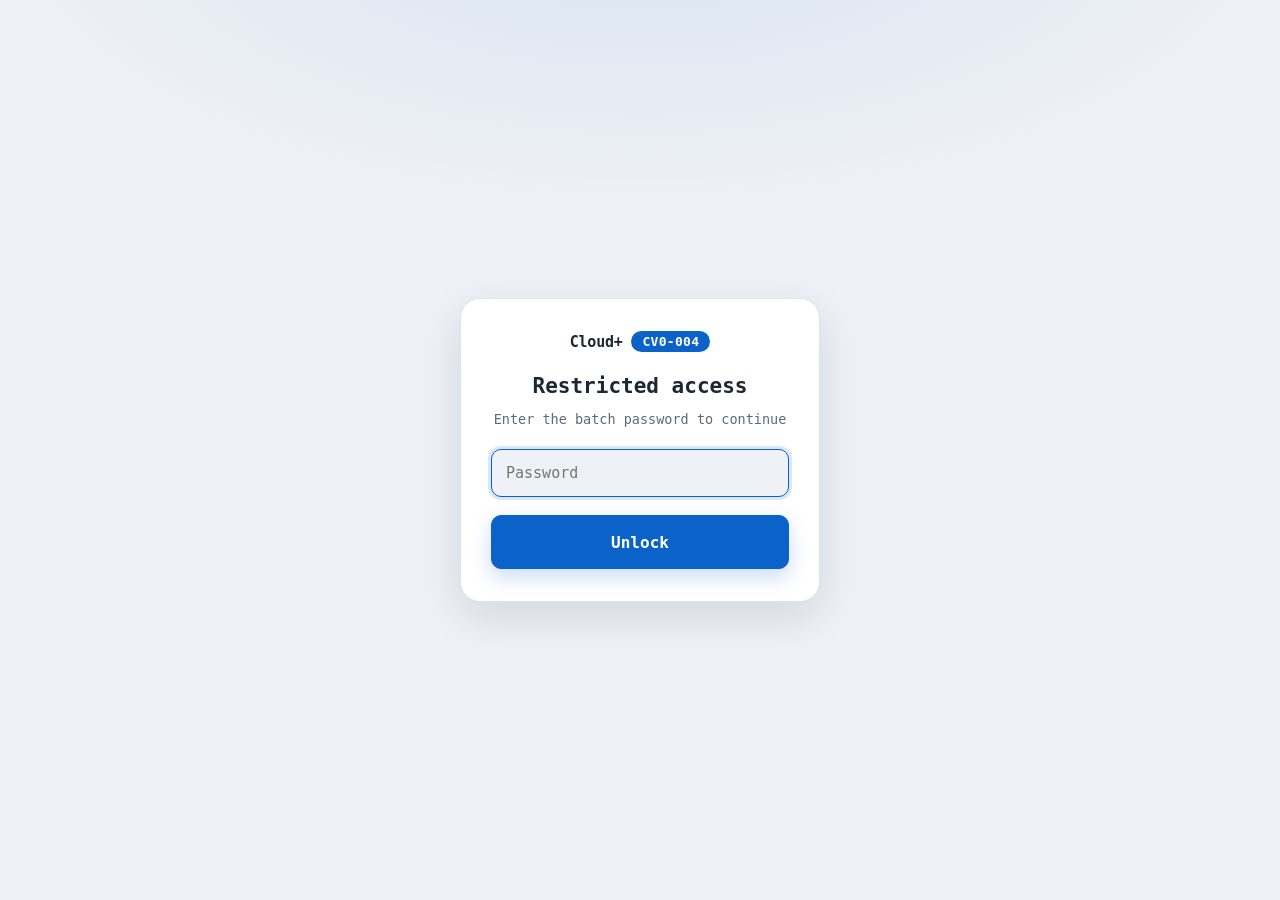
==== index.html @ 79901bec "Replace Random 50/100 with weighted 90-question Practice Exam mode (domain mix mirrors official CV0-" ====
<!DOCTYPE html>
<html lang="en">
<head>
<meta charset="UTF-8" />
<meta name="viewport" content="width=device-width, initial-scale=1.0" />
<meta http-equiv="Content-Security-Policy" content="default-src 'self'; script-src 'self'; style-src 'self' 'unsafe-inline' https://fonts.googleapis.com; font-src 'self' https://fonts.gstatic.com; img-src 'self' data:; connect-src 'self'; frame-ancestors 'none'; base-uri 'self'; form-action 'none'" />
<title>CompTIA Cloud+ CV0-004 — Mock Exam</title>
<link rel="preconnect" href="https://fonts.googleapis.com" />
<link rel="preconnect" href="https://fonts.gstatic.com" crossorigin />
<link href="https://fonts.googleapis.com/css2?family=JetBrains+Mono:wght@400;500;700;800&display=swap" rel="stylesheet" />
<link rel="stylesheet" href="styles.css" />
</head>
<body>
<!-- ===== ACCESS GATE ===== -->
<div id="gate" class="gate">
  <div class="gate-card">
    <div class="gate-brand">Cloud+ <span class="badge">CV0-004</span></div>
    <h2 class="gate-title">Restricted access</h2>
    <p class="gate-sub">Enter the batch password to continue</p>
    <input id="gatePass" class="gate-input" type="password" placeholder="Password" autocomplete="off" />
    <button id="gateBtn" class="btn btn-primary btn-block">Unlock</button>
    <p id="gateErr" class="gate-err" hidden>Incorrect password. Try again.</p>
  </div>
</div>

<!-- ===== START SCREEN ===== -->
<div id="startScreen" class="screen active">
  <div class="start-card">
    <div class="start-top">
      <button id="themeToggle" class="theme-btn" type="button" aria-label="Toggle dark/light theme">🌙 Dark</button>
    </div>
    <div class="start-hero">
      <h1>CompTIA Cloud+ <span class="badge">CV0-004</span></h1>
      <p class="subtitle">Pearson VUE–style Mock Exam Simulator</p>
    </div>
    <div class="start-stats">
      <div><span>90</span><label>Questions (max)</label></div>
      <div><span>90<span class="unit">min</span></span><label>Time limit</label></div>
      <div><span>750</span><label>Pass score / 900</label></div>
      <div><span>6</span><label>Domains</label></div>
    </div>
    <div class="start-options">
      <div class="opt-group">
        <span class="group-title">Mode</span>
        <div class="select-wrap">
          <select id="optMode">
            <option value="full">Full exam (all 310)</option>
            <option value="rand90">Practice exam (90, weighted by domain)</option>
            <option value="domain">By domain</option>
            <option value="study">Study mode (no timer)</option>
          </select>
        </div>
      </div>
      <div id="domainPicker" class="domain-picker" hidden>
        <label class="selectlbl">Domain:</label>
        <div id="domainChips" class="domain-chips"></div>
        <input type="hidden" id="optDomain" value="1" />
      </div>
    </div>
    <button id="btnBegin" class="btn btn-primary btn-block">Begin Exam <span aria-hidden="true">→</span></button>
    <div class="kbd-tutorial">
      <div class="kbd-title">⌨️ Keyboard shortcuts</div>
      <div class="kbd-grid">
        <span class="kbd-row"><kbd>A</kbd>–<kbd>F</kbd> <span class="kbd-desc">Select option</span></span>
        <span class="kbd-row"><kbd>1</kbd>–<kbd>9</kbd> <span class="kbd-desc">Select by number</span></span>
        <span class="kbd-row"><kbd>↑</kbd><kbd>↓</kbd> <span class="kbd-desc">Move between options</span></span>
        <span class="kbd-row"><kbd>←</kbd><kbd>→</kbd> <span class="kbd-desc">Prev / Next question</span></span>
        <span class="kbd-row"><kbd>Enter</kbd> <span class="kbd-desc">Choose focused option</span></span>
        <span class="kbd-row"><kbd>F</kbd> <span class="kbd-desc">Flag for review</span></span>
      </div>
    </div>
    <p class="foot">Free study tool · not affiliated with CompTIA<br>
      MCQ practice only — no performance-based (PBQ) questions are included.</p>
  </div>
</div>

<!-- ===== EXAM SCREEN ===== -->
<div id="examScreen" class="screen">
  <header class="topbar">
    <div class="top-left">
      <span class="brand">Cloud+ CV0-004</span>
      <span id="qCounter" class="qcounter">Question 1 of 310</span>
    </div>
    <div class="top-right">
      <button id="themeToggle2" class="theme-btn" type="button" aria-label="Toggle dark/light theme">🌙</button>
      <span id="timer" class="timer">90:00</span>
      <button id="btnEnd" class="btn-end">End Exam</button>
    </div>
  </header>

  <div class="body">
    <main class="qpanel">
      <div id="flagRow" class="flagrow">
        <button id="btnFlag" class="btn-flag">☆ Flag for review</button>
        <span id="multiHint" class="multihint" hidden>Select all that apply</span>
      </div>
      <div id="stem" class="stem"></div>
      <div id="options" class="options" role="listbox" aria-label="Answer options"></div>

      <div class="nav-btns">
        <button id="btnPrev" class="btn-nav">‹ Previous</button>
        <button id="btnNext" class="btn-nav">Next ›</button>
      </div>
    </main>

    <aside class="navpanel">
      <div class="navpanel-head">Question Navigator</div>
      <div id="navGrid" class="navgrid"></div>
      <div class="legend">
        <span><i class="dot answered"></i> Answered</span>
        <span><i class="dot current"></i> Current</span>
        <span><i class="dot flagged"></i> Flagged</span>
        <span><i class="dot blank"></i> Not answered</span>
      </div>
    </aside>
  </div>
</div>

<!-- ===== REVIEW / CONFIRM SCREEN ===== -->
<div id="reviewScreen" class="screen">
  <div class="review-card">
    <h2>End Exam — Review</h2>
    <p id="reviewSummary" class="review-summary"></p>
    <div id="reviewGrid" class="navgrid big"></div>
    <div class="review-actions">
      <button id="btnBack" class="btn btn-ghost">‹ Back to exam</button>
      <button id="btnSubmit" class="btn btn-primary">Submit &amp; View Score</button>
    </div>
  </div>
</div>

<!-- ===== RESULT SCREEN ===== -->
<div id="resultScreen" class="screen">
  <div class="result-card">
    <div class="score-ring">
      <div class="score-num"><span id="pct">0</span><small>%</small></div>
      <div class="score-sub" id="scoreSub">Score</div>
    </div>
    <h2 id="passMsg"></h2>
    <div class="result-stats">
      <div><span id="rCorrect">0</span><label>Correct</label></div>
      <div><span id="rTotal">0</span><label>Total</label></div>
      <div><span id="rTime">0:00</span><label>Time used</label></div>
    </div>
    <div id="rBreakdown" class="breakdown"></div>
    <div class="result-actions">
      <button id="btnReviewWrong" class="btn btn-ghost">Review incorrect</button>
      <button id="btnReviewAll" class="btn btn-ghost">Review all</button>
      <button id="btnRestart" class="btn btn-primary">New Exam</button>
    </div>
  </div>
</div>

<!-- ===== REVIEW INCORRECT SCREEN ===== -->
<div id="reviewWrongScreen" class="screen">
  <div class="rw-wrap">
    <header class="rw-head">
      <h2>Review Incorrect <span id="rwCount" class="rw-count"></span></h2>
      <div class="rw-actions">
        <button id="btnRwBack" class="btn btn-ghost">‹ Back to score</button>
        <button id="btnRwNew" class="btn btn-primary">New Exam</button>
      </div>
    </header>
    <div class="rw-toolbar">
      <div id="rwDomainFilter" class="rw-filter-chips"></div>
      <div class="rw-toolbar-right">
        <button id="btnRwExpandAll" class="btn-mini">Expand all</button>
        <button id="btnRwCollapseAll" class="btn-mini">Collapse all</button>
      </div>
    </div>
    <div id="rwJumpNav" class="rw-jumpnav"></div>
    <div id="rwList" class="rw-list"></div>
  </div>
</div>

<!-- ===== KO-FI FOOTER ===== -->
<a id="kofiFoot" class="kofi-foot" href="https://ko-fi.com/irfanzulkifle" target="_blank" rel="noopener">
  <span class="kofi-coffee">☕</span>
  <span class="kofi-text">Enjoying this free mock exam? <b>Buy me a coffee</b> to support more study tools</span>
</a>

<script src="data.js"></script>
<script src="app.js"></script>
</body>
</html>
---- styles.css ----
:root{
  /* palette — kept from original (brand blue + semantic green/amber/red) */
  --bg:#eef1f5; --panel:#fff; --ink:#1d2733; --muted:#5b6b7b;
  --line:#dce3ec; --brand:#0b62c9; --brand-d:#084a99;
  --green:#1f9d55; --green-l:#e8f6ee; --amber:#d98a00; --amber-l:#fbf1d8;
  --red:#d23b3b; --red-l:#fbeaea; --blue-l:#eaf1fb; --grey-l:#f1f4f8;
  /* shape + elevation tokens */
  --radius-sm:10px; --radius:12px; --radius-lg:14px; --radius-pill:999px;
  --shadow-sm:0 1px 2px rgba(20,40,70,.05);
  --shadow:0 1px 3px rgba(20,40,70,.04), 0 12px 28px rgba(20,40,70,.07);
  --ease:cubic-bezier(.4,0,.2,1);
}
[data-theme="dark"]{
  --bg:#0e131a; --panel:#19222e; --ink:#e8eef5; --muted:#9aabbf;
  --line:#283442; --brand:#4d9bff; --brand-d:#2f7fe6;
  --green:#2ec27e; --green-l:#13302a; --amber:#f0b429; --amber-l:#352b12;
  --red:#ef6b6b; --red-l:#3a1f1f; --blue-l:#13273d; --grey-l:#19222e;
  --shadow-sm:0 1px 2px rgba(0,0,0,.35);
  --shadow:0 1px 3px rgba(0,0,0,.3), 0 14px 30px rgba(0,0,0,.35);
}

*{box-sizing:border-box;margin:0;padding:0}
input,select,textarea,button{font-family:inherit}
html{scroll-behavior:smooth}
html,body{height:100%}
body{
  font-family:"JetBrains Mono","Roboto Mono",ui-monospace,SFMono-Regular,Menlo,Consolas,monospace;
  font-size:15px;
  background:var(--bg); color:var(--ink); line-height:1.5;
  -webkit-font-smoothing:antialiased; text-rendering:optimizeLegibility;
  transition:background .25s var(--ease), color .25s var(--ease);
}
::selection{background:var(--blue-l);color:var(--brand)}
.screen{display:none;min-height:100vh}
.screen.active{display:block}

/* ---------- unified button system ---------- */
.btn{display:inline-flex;align-items:center;justify-content:center;gap:8px;
  font:inherit;font-size:14px;font-weight:700;line-height:1.1;cursor:pointer;
  padding:12px 22px;border-radius:var(--radius-sm);border:1.5px solid transparent;
  transition:background .18s var(--ease),border-color .18s var(--ease),color .18s var(--ease),box-shadow .18s var(--ease),transform .05s var(--ease);
  white-space:nowrap;user-select:none;text-align:center}
.btn:active{transform:translateY(1px)}
.btn:focus-visible{outline:3px solid var(--brand);outline-offset:2px}
.btn-primary{background:var(--brand);color:#fff;border-color:var(--brand)}
.btn-primary:hover{background:var(--brand-d);border-color:var(--brand-d)}
.btn-ghost{background:transparent;color:var(--brand);border-color:var(--brand)}
.btn-ghost:hover{background:var(--blue-l)}
.btn-mini{display:inline-flex;align-items:center;justify-content:center;gap:6px;
  font:inherit;font-size:13px;font-weight:700;cursor:pointer;padding:9px 14px;
  border-radius:8px;border:1.5px solid var(--line);background:var(--panel);color:var(--muted);
  transition:all .18s var(--ease);white-space:nowrap}
.btn-mini:hover{border-color:var(--brand);color:var(--brand)}
.btn-ghost:focus-visible,.btn-mini:focus-visible,.btn-end:focus-visible,
.btn-flag:focus-visible,.theme-btn:focus-visible{outline:3px solid var(--brand);outline-offset:2px}

/* ---------- START SCREEN ---------- */
.screen.active#startScreen{display:flex;align-items:flex-start;justify-content:center;min-height:100vh}
#startScreen{background:
  radial-gradient(1100px 520px at 50% -12%, rgba(11,98,201,.10), transparent 62%),
  var(--bg);
  transition:background .2s}
.start-card{width:100%;max-width:540px;margin:6vh auto 0;background:var(--panel);border:1px solid var(--line);
  border-radius:20px;padding:34px 38px 30px;box-shadow:0 14px 44px rgba(20,40,70,.12);text-align:center;
  position:relative;transition:background .2s,border-color .2s}
.start-top{display:flex;justify-content:flex-end;margin:-6px -10px 2px}
.start-hero{display:flex;flex-direction:column;align-items:center;margin-bottom:20px}
.start-card h1{font-size:26px;font-weight:800;letter-spacing:-.4px;line-height:1.15}
.badge{background:var(--brand);color:#fff;font-size:13px;padding:3px 11px;border-radius:20px;
  vertical-align:middle;font-weight:700;letter-spacing:.3px}
.subtitle{color:var(--muted);margin:8px 0 0;font-size:14.5px}

.start-stats{display:grid;grid-template-columns:repeat(4,1fr);gap:10px;margin:0 0 24px}
.start-stats div{background:var(--grey-l);border:1px solid var(--line);border-radius:12px;
  padding:14px 6px;transition:background .2s,border-color .2s}
.start-stats span{display:block;font-size:22px;font-weight:800;color:var(--brand);line-height:1}
.start-stats span .unit{font-size:12px;font-weight:700;color:var(--muted);margin-left:2px}
.start-stats label{display:block;margin-top:6px;font-size:10px;color:var(--muted);
  text-transform:uppercase;letter-spacing:.5px;line-height:1.2}

.start-options{display:flex;flex-direction:column;gap:18px;text-align:left;margin-bottom:24px}
.opt-group{display:flex;flex-direction:column;gap:10px}
.group-title{font-size:12px;font-weight:800;text-transform:uppercase;letter-spacing:.8px;color:var(--muted)}
.chk{display:flex;align-items:center;gap:11px;font-size:14.5px;color:var(--ink);cursor:pointer;
  background:var(--grey-l);border:1px solid var(--line);border-radius:12px;padding:0 14px;min-height:48px;
  transition:border-color .15s,background .15s}
.chk:hover{border-color:var(--brand)}
.chk input{width:18px;height:18px;accent-color:var(--brand);flex:0 0 auto;cursor:pointer}
.chk span{line-height:1.3}

.select-wrap{position:relative}
.select-wrap::after{content:"";position:absolute;right:16px;top:50%;width:9px;height:9px;
  border-right:2px solid var(--muted);border-bottom:2px solid var(--muted);
  transform:translateY(-70%) rotate(45deg);pointer-events:none}
#optMode{width:100%;min-height:48px;padding:0 42px 0 14px;border:1px solid var(--line);border-radius:12px;
  font:inherit;font-size:14.5px;background:var(--panel);color:var(--ink);cursor:pointer;
  appearance:none;-webkit-appearance:none;transition:border-color .15s,background .15s}
#optMode:hover{border-color:var(--brand)}
#optMode:focus-visible{outline:3px solid var(--brand);outline-offset:2px}
.selectlbl{display:block;font-size:12px;font-weight:800;text-transform:uppercase;letter-spacing:.8px;
  color:var(--muted);margin-bottom:8px}
.start-options .domain-picker{margin-top:0}

.btn-block{display:flex;width:100%;min-height:54px;font-size:16px;margin-top:4px;
  box-shadow:0 8px 20px rgba(11,98,201,.22)}
.btn-block:hover{box-shadow:0 10px 26px rgba(11,98,201,.30)}
.btn-block span{transition:transform .15s}
.btn-block:hover span{transform:translateX(3px)}

/* keyboard tutorial */
.kbd-tutorial{margin-top:22px;background:var(--grey-l);border:1px solid var(--line);border-radius:14px;
  padding:16px 18px;text-align:left;transition:background .2s,border-color .2s}
.kbd-title{font-size:12px;font-weight:800;text-transform:uppercase;letter-spacing:.6px;color:var(--muted);margin-bottom:12px}
.kbd-grid{display:grid;grid-template-columns:1fr 1fr;gap:10px 20px}
.kbd-row{display:flex;align-items:center;gap:6px;font-size:12.5px;color:var(--muted);flex-wrap:wrap}
.kbd-row kbd{display:inline-flex;align-items:center;justify-content:center;min-width:22px;height:22px;padding:0 6px;
  font-family:inherit;font-size:12px;font-weight:700;background:var(--panel);border:1px solid var(--line);
  border-bottom-width:2px;border-radius:5px;color:var(--ink)}
.kbd-desc{color:var(--muted)}
.foot{font-size:11px;color:var(--muted);margin-top:18px;line-height:1.5}

/* domain picker chips */
.domain-picker{margin-top:14px}
.domain-chips{display:flex;flex-wrap:wrap;gap:8px;margin-top:8px}
.chip{font:inherit;font-size:13px;cursor:pointer;background:var(--panel);border:1.5px solid var(--line);
  color:var(--ink);padding:7px 11px;border-radius:var(--radius-sm);transition:all .18s var(--ease);display:flex;align-items:center;gap:6px}
.chip b{color:var(--brand)}
.chip .chipcount{font-size:11px;color:var(--muted);background:var(--grey-l);padding:1px 6px;border-radius:var(--radius-pill)}
.chip:hover{border-color:var(--brand)}
.chip.on{border-color:var(--brand);background:var(--blue-l);box-shadow:0 0 0 3px rgba(11,98,201,.10)}
.chip.on .chipcount{background:#dbe9fb;color:var(--brand)}
.chip:focus-visible{outline:3px solid var(--brand);outline-offset:2px}

/* ---------- TOP BAR ---------- */
.topbar{display:flex;justify-content:space-between;align-items:center;background:var(--panel);
  border-bottom:1px solid var(--line);padding:10px 18px;position:sticky;top:0;z-index:10;transition:background .25s var(--ease),border-color .25s var(--ease)}
.top-left{display:flex;align-items:baseline;gap:14px;min-width:0}
.brand{font-weight:800;color:var(--brand);font-size:16px;white-space:nowrap}
.qcounter{color:var(--muted);font-size:14px;font-weight:600;overflow:hidden;text-overflow:ellipsis;white-space:nowrap}
.top-right{display:flex;align-items:center;gap:10px}
.timer{font-variant-numeric:tabular-nums;font-weight:800;font-size:18px;padding:5px 13px;border-radius:var(--radius-sm);
  background:var(--grey-l);letter-spacing:.5px;transition:background .25s var(--ease)}
.timer.warn{background:var(--red-l);color:var(--red)}
.theme-btn{background:var(--panel);border:1px solid var(--line);border-radius:8px;padding:7px 12px;
  font-size:13px;font-weight:700;cursor:pointer;color:var(--ink);transition:all .18s var(--ease)}
.theme-btn:hover{border-color:var(--brand);color:var(--brand)}
.btn-end{background:var(--panel);border:1px solid var(--line);border-radius:8px;padding:8px 14px;font-weight:700;
  font-size:13px;cursor:pointer;color:var(--ink);transition:all .18s var(--ease)}
.btn-end:hover{border-color:var(--red);color:var(--red)}

/* ---------- BODY ---------- */
.body{display:flex;gap:20px;max-width:1100px;margin:0 auto;padding:24px 18px 60px;align-items:flex-start}
.qpanel{flex:1;min-width:0;background:var(--panel);border:1px solid var(--line);border-radius:var(--radius-lg);padding:30px 34px;min-height:60vh;box-shadow:var(--shadow-sm);transition:background .25s var(--ease),border-color .25s var(--ease)}
.flagrow{display:flex;justify-content:space-between;align-items:center;gap:12px;margin-bottom:20px;flex-wrap:wrap}
.btn-flag{background:var(--panel);border:1px solid var(--line);border-radius:var(--radius-pill);padding:7px 14px;font-size:13px;
  cursor:pointer;color:var(--muted);font-weight:600;transition:all .18s var(--ease)}
.btn-flag.on{background:var(--amber-l);border-color:var(--amber);color:var(--amber)}
.btn-flag:focus-visible{outline:3px solid var(--brand);outline-offset:2px}
.multihint{background:var(--blue-l);color:var(--brand);font-size:12px;font-weight:700;padding:5px 12px;border-radius:var(--radius-pill)}
.stem{font-size:16px;line-height:1.6;margin-bottom:24px;white-space:pre-wrap;word-wrap:break-word}
.options{display:flex;flex-direction:column;gap:12px}
.opt{display:flex;align-items:flex-start;gap:14px;border:1px solid var(--line);border-radius:var(--radius);
  padding:14px 16px;min-height:48px;cursor:pointer;transition:.15s var(--ease);background:var(--panel);outline:none}
.opt:hover{border-color:var(--brand);background:var(--blue-l)}
.opt.sel{border-color:var(--brand);background:var(--blue-l);box-shadow:inset 0 0 0 1px var(--brand)}
.opt:focus-visible{outline:3px solid var(--brand);outline-offset:2px}
.opt .obox{width:24px;height:24px;flex:0 0 24px;border:2px solid var(--line);border-radius:7px;display:flex;
  align-items:center;justify-content:center;font-weight:800;color:var(--brand);margin-top:1px;transition:all .15s var(--ease)}
.opt.sel .obox{background:var(--brand);border-color:var(--brand);color:#fff}
.opt.is-correct{border-color:var(--green);background:var(--green-l)}
.opt.is-correct .obox{background:var(--green);border-color:var(--green);color:#fff}
.opt.is-wrong{border-color:var(--red);background:var(--red-l)}
.opt.is-wrong .obox{background:var(--red);border-color:var(--red);color:#fff}
.opt .otext{font-size:14.5px}
.opt .letter{font-weight:800;margin-right:8px;color:var(--muted)}

.study-feedback{margin-top:16px;padding:12px 16px;border-radius:var(--radius);font-size:14px;font-weight:600;
  border:1.5px solid var(--line);display:none}
.study-feedback.ok{background:var(--green-l);border-color:var(--green);color:var(--green)}
.study-feedback.no{background:var(--red-l);border-color:var(--red);color:var(--red)}
.study-feedback b{font-weight:800}
.study-explain{font-size:13.5px;font-weight:500;color:var(--muted);margin-top:8px;padding-top:8px;border-top:1px dashed var(--line);line-height:1.55}
.study-explain b{color:var(--ink);font-weight:700}
/* nav controls: clear separation from the answer box / study feedback above */
.nav-btns{display:flex;justify-content:space-between;align-items:center;gap:12px;flex-wrap:wrap;margin-top:32px}
.btn-nav{background:var(--panel);border:1px solid var(--line);border-radius:var(--radius-sm);padding:12px 22px;font-weight:700;
  font-size:14px;cursor:pointer;color:var(--ink);transition:all .18s var(--ease)}
.btn-nav:hover:not(:disabled){border-color:var(--brand);color:var(--brand)}
.btn-nav:disabled{opacity:.4;cursor:not-allowed}
.btn-nav:focus-visible{outline:3px solid var(--brand);outline-offset:2px}

/* ---------- NAV PANEL ---------- */
.navpanel{width:230px;flex:0 0 230px;margin-left:20px;background:var(--panel);border:1px solid var(--line);
  border-radius:var(--radius-lg);padding:18px;position:sticky;top:78px;box-shadow:var(--shadow-sm);transition:background .25s var(--ease),border-color .25s var(--ease);min-width:0;overflow:hidden}
.navpanel-head{font-weight:800;font-size:14px;margin-bottom:14px;color:var(--ink)}
.navgrid{display:grid;grid-template-columns:repeat(5,1fr);gap:5px;min-width:0}
.navgrid.big{grid-template-columns:repeat(10,1fr);gap:6px;margin:18px 0}
.navcell{aspect-ratio:1;border:1px solid var(--line);border-radius:7px;display:flex;align-items:center;
  justify-content:center;font-size:11px;font-weight:700;cursor:pointer;background:var(--panel);color:var(--muted);transition:all .15s var(--ease);min-height:36px;min-width:0;overflow:hidden;padding:0 2px}
.navcell:focus-visible{outline:3px solid var(--brand);outline-offset:2px}
.navcell.answered{background:var(--green-l);border-color:var(--green);color:var(--green)}
.navcell.flagged{background:var(--amber-l);border-color:var(--amber);color:var(--amber)}
.navcell.current{border-color:var(--brand);box-shadow:inset 0 0 0 2px var(--brand)}
.navcell.answered.flagged{background:var(--amber-l);border-color:var(--amber);color:var(--amber)}
.navcell.wrong{background:var(--red-l);border-color:var(--red);color:var(--red)}
.legend{margin-top:16px;display:flex;flex-direction:column;gap:6px;font-size:11.5px;color:var(--muted)}
.legend span{display:flex;align-items:center;gap:7px}
.legend .dot{width:11px;height:11px;border-radius:3px;display:inline-block;border:1px solid var(--line)}
.dot.answered{background:var(--green-l);border-color:var(--green)}
.dot.current{box-shadow:inset 0 0 0 2px var(--brand);border-color:var(--brand)}
.dot.flagged{background:var(--amber-l);border-color:var(--amber)}
.dot.blank{background:var(--panel)}
.dot.wrong{background:var(--red-l);border-color:var(--red)}

/* ---------- REVIEW ---------- */
.review-card{max-width:760px;margin:7vh auto 0;background:var(--panel);border:1px solid var(--line);
  border-radius:var(--radius-lg);padding:32px 34px;box-shadow:var(--shadow);transition:background .25s var(--ease),border-color .25s var(--ease)}
.review-card h2{font-size:22px;margin-bottom:8px}
.review-summary{color:var(--muted);font-size:14px;margin-bottom:8px}
.review-actions{display:flex;justify-content:space-between;margin-top:18px;gap:12px}

/* ---------- RESULT ---------- */
.result-card{max-width:620px;margin:6vh auto 0;background:var(--panel);border:1px solid var(--line);
  border-radius:var(--radius-lg);padding:40px;text-align:center;box-shadow:var(--shadow);transition:background .25s var(--ease),border-color .25s var(--ease)}
.score-ring{width:clamp(132px,34vw,160px);aspect-ratio:1;border-radius:50%;margin:0 auto 18px;display:flex;flex-direction:column;
  align-items:center;justify-content:center;border:12px solid var(--green);background:var(--green-l);transition:border-color .25s var(--ease),background .25s var(--ease)}
.score-ring.fail{border-color:var(--red);background:var(--red-l)}
.score-num{font-size:clamp(36px,9vw,46px);font-weight:900;color:var(--green);line-height:1}
.score-ring.fail .score-num{color:var(--red)}
.score-num small{font-size:0.46em}
.score-sub{font-size:12px;color:var(--muted);text-transform:uppercase;letter-spacing:1px;margin-top:2px}
#passMsg{font-size:20px;font-weight:800;margin-bottom:22px}
.result-stats{display:flex;gap:12px;justify-content:center;margin-bottom:22px}
.result-stats div{flex:1;background:var(--grey-l);border-radius:var(--radius);padding:14px 6px;transition:background .25s var(--ease)}
.result-stats span{display:block;font-size:23px;font-weight:800;color:var(--ink)}
.result-stats label{font-size:11px;color:var(--muted);text-transform:uppercase;letter-spacing:.5px}
.breakdown{text-align:left;background:var(--grey-l);border-radius:var(--radius);padding:14px 18px;font-size:13.5px;color:var(--muted);margin-bottom:22px;transition:background .25s var(--ease)}
.breakdown b{color:var(--ink)}
.result-actions{display:flex;justify-content:space-between;gap:12px}

/* ---------- REVIEW INCORRECT ---------- */
.rw-wrap{max-width:820px;margin:5vh auto 60px;padding:0 18px}
.rw-head{display:flex;justify-content:space-between;align-items:center;margin-bottom:18px;flex-wrap:wrap;gap:12px}
.rw-head h2{font-size:22px;font-weight:800}
.rw-count{color:var(--muted);font-weight:600;font-size:15px;margin-left:6px}
.rw-actions{display:flex;gap:10px}
.rw-list{display:flex;flex-direction:column;gap:16px}
.rw-card{background:var(--panel);border:1px solid var(--line);border-radius:var(--radius-lg);padding:20px 22px;box-shadow:var(--shadow-sm);transition:background .25s var(--ease),border-color .25s var(--ease)}
.rw-qhead{display:flex;align-items:center;gap:10px;margin-bottom:10px;flex-wrap:wrap}
.rw-num{font-weight:800;color:var(--brand);font-size:15px}
.rw-dom{font-size:12px;font-weight:700;color:var(--muted);background:var(--grey-l);padding:2px 9px;border-radius:var(--radius-pill)}
.rw-tag{font-size:11px;font-weight:800;text-transform:uppercase;letter-spacing:.5px;padding:2px 9px;border-radius:var(--radius-pill);margin-left:auto}
.rw-tag.correct{background:var(--green-l);color:var(--green)}
.rw-tag.wrong{background:var(--red-l);color:var(--red)}
.rw-tag.blank{background:var(--amber-l);color:var(--amber)}
.rw-stem{font-size:15.5px;line-height:1.6;margin-bottom:14px;white-space:pre-wrap;word-wrap:break-word}
.rw-opts{display:flex;flex-direction:column;gap:8px;margin-bottom:12px}
.rw-opt{display:flex;align-items:flex-start;gap:10px;border:1px solid var(--line);border-radius:var(--radius-sm);padding:11px 13px;min-height:40px;font-size:14.5px;background:var(--panel);transition:background .25s var(--ease),border-color .25s var(--ease)}
.rw-opt .rw-mark{width:16px;font-weight:900;flex:0 0 16px;text-align:center}
.rw-opt .rw-letter{font-weight:800;color:var(--muted)}
.rw-opt.correct{border-color:var(--green);background:var(--green-l)}
.rw-opt.correct .rw-mark{color:var(--green)}
.rw-opt.correct .rw-letter{color:var(--green)}
.rw-opt.yours{border-color:var(--red);background:var(--red-l)}
.rw-opt.yours .rw-mark{color:var(--red)}
.rw-opt.yours .rw-letter{color:var(--red)}
.rw-answer{font-size:14px;background:var(--grey-l);border-radius:var(--radius-sm);padding:10px 14px;transition:background .25s var(--ease)}
.rw-answer .rw-yours{color:var(--red);font-weight:700}

.rw-toolbar{display:flex;justify-content:space-between;align-items:center;gap:12px;margin-bottom:14px;flex-wrap:wrap}
.rw-filter-chips{display:flex;flex-wrap:wrap;gap:6px}
.rw-fchip{font:inherit;font-size:12.5px;cursor:pointer;background:var(--panel);border:1.5px solid var(--line);
  color:var(--muted);padding:5px 11px;border-radius:var(--radius-pill);transition:all .18s var(--ease)}
.rw-fchip:hover{border-color:var(--brand)}
.rw-fchip.on{border-color:var(--brand);background:var(--blue-l);color:var(--brand);font-weight:700}
.rw-fchip:focus-visible{outline:3px solid var(--brand);outline-offset:2px}
.rw-toolbar-right{display:flex;gap:8px}

.rw-jumpnav{display:flex;flex-wrap:wrap;gap:5px;margin-bottom:20px;padding:12px;background:var(--grey-l);border-radius:var(--radius);transition:background .25s var(--ease)}
.rw-jbtn{width:30px;height:30px;border-radius:7px;border:1px solid var(--line);background:var(--panel);font-size:11px;
  font-weight:700;cursor:pointer;color:var(--red);display:flex;align-items:center;justify-content:center;transition:all .15s var(--ease)}
.rw-jbtn.blank{color:var(--amber)}
.rw-jbtn.ok{color:var(--green)}
.rw-jbtn:hover{box-shadow:0 0 0 2px rgba(11,98,201,.25)}
.rw-jbtn:focus-visible{outline:3px solid var(--brand);outline-offset:2px}

.rw-card{cursor:default}
.rw-qhead{cursor:pointer;user-select:none}
.rw-qhead .rw-chev{margin-left:auto;transition:transform .15s var(--ease);color:var(--muted);font-size:13px}
.rw-qhead .rw-tag{margin-left:0}
.rw-qhead .rw-chev{order:99}
.rw-card.collapsed .rw-body{display:none}
.rw-card.collapsed .rw-chev{transform:rotate(-90deg)}
.rw-explain{font-size:13.5px;color:var(--muted);margin-top:6px;padding-left:2px;line-height:1.55}
.rw-explain b{color:var(--ink)}

/* ---------- responsive / mobile ---------- */
@media(max-width:820px){
  .body{flex-direction:column;padding-bottom:104px}
  /* Question is the hero; navigator becomes a scrollable, big-tappable strip docked at the bottom */
  .navpanel{position:fixed;left:0;right:0;bottom:0;top:auto;width:auto;flex:none;margin:0;
    border-radius:14px 14px 0 0;border-bottom:none;padding:10px 12px 12px;z-index:40;
    box-shadow:0 -8px 24px rgba(20,40,70,.16)}
  .navpanel-head{font-size:12px;margin-bottom:8px;color:var(--muted)}
  .navgrid{grid-auto-flow:column;grid-template-columns:none;grid-auto-columns:minmax(46px,1fr);
    overflow-x:auto;padding-bottom:4px;-webkit-overflow-scrolling:touch;scrollbar-width:thin}
  .navcell{aspect-ratio:auto;min-height:46px;min-width:46px;padding:0 4px}
  .legend{flex-direction:row;flex-wrap:wrap;gap:10px;font-size:11px}
  .result-actions,.review-actions,.rw-actions{flex-direction:column-reverse}
  .result-actions .btn,.review-actions .btn,.rw-actions .btn{width:100%}
  /* full-width, tappable navigation controls */
  .nav-btns{flex-direction:column-reverse}
  .nav-btns .btn-nav{width:100%}
  .btn,.btn-nav{min-height:46px;font-size:15px}
  .qpanel{padding:24px 20px}
  .start-card{padding:30px 22px 26px}
  .review-card,.result-card{padding:26px 22px}
  .rw-card{padding:18px 16px}
}
@media(max-width:560px){
  .rw-jumpnav{gap:6px;padding:10px}
  .rw-jbtn{width:36px;height:36px}
}
@media(max-width:480px){
  .topbar{padding:10px 14px;gap:8px}
  .brand{font-size:14px}
  .top-right{gap:8px}
  .qcounter{font-size:12.5px}
  .timer{font-size:16px;padding:4px 10px}
  /* start screen: single-column shortcuts + tighter stats for small phones */
  .kbd-grid{grid-template-columns:1fr}
  .start-stats{grid-template-columns:repeat(2,1fr)}
  .start-stats label{font-size:9.5px}
  .start-card h1{font-size:25px}
}

/* ---------- ACCESS GATE ---------- */
.gate{position:fixed;inset:0;z-index:1000;display:flex;align-items:center;justify-content:center;
  background:var(--bg);padding:20px;
  background-image:radial-gradient(1100px 520px at 50% -12%, rgba(11,98,201,.10), transparent 62%)}
.gate.hidden{display:none}
.gate-card{width:100%;max-width:360px;background:var(--panel);border:1px solid var(--line);border-radius:20px;
  padding:32px 30px;box-shadow:0 14px 44px rgba(20,40,70,.12);text-align:center}
.gate-brand{font-size:15px;font-weight:800;letter-spacing:-.2px;margin-bottom:18px}
.gate-title{font-size:21px;font-weight:800;margin:0 0 6px}
.gate-sub{color:var(--muted);font-size:13.5px;margin:0 0 20px}
.gate-input{width:100%;padding:12px 14px;font:inherit;font-size:15px;border:1px solid var(--line);border-radius:10px;
  background:var(--bg);color:var(--ink);margin-bottom:14px;outline:none;transition:border-color .18s var(--ease)}
.gate-input:focus{border-color:var(--brand);box-shadow:0 0 0 3px rgba(11,98,201,.15)}
.gate-err{color:var(--red);font-size:12.5px;margin:12px 0 0;font-weight:600}
.gate-err[hidden]{display:none}
.kofi-foot{position:fixed;left:14px;bottom:14px;z-index:50;display:flex;align-items:center;gap:9px;
  max-width:min(360px,calc(100vw - 28px));padding:9px 14px;border-radius:var(--radius-pill);
  background:var(--panel);border:1px solid var(--line);box-shadow:var(--shadow-sm);
  text-decoration:none;color:var(--muted);font-size:12.5px;line-height:1.35;
  transition:border-color .18s var(--ease),box-shadow .18s var(--ease),transform .12s var(--ease)}
.kofi-foot:hover{border-color:var(--brand);box-shadow:0 0 0 3px rgba(11,98,201,.12);transform:translateY(-1px)}
.kofi-foot:focus-visible{outline:3px solid var(--brand);outline-offset:2px}
.kofi-coffee{font-size:18px;line-height:1;flex:0 0 auto}
.kofi-text b{color:var(--brand);font-weight:800}
/* hide during the live exam so it doesn't clash with the bottom-docked navigator */
#examScreen.active ~ .kofi-foot{display:none}
@media(max-width:560px){
  /* compact circular icon chip — predictable 44px tap target, never crowds buttons */
  .kofi-foot{left:12px;bottom:12px;width:44px;height:44px;padding:0;max-width:none;
    justify-content:center;border-radius:50%;gap:0}
  .kofi-text{display:none}
  .kofi-coffee{font-size:21px}
}
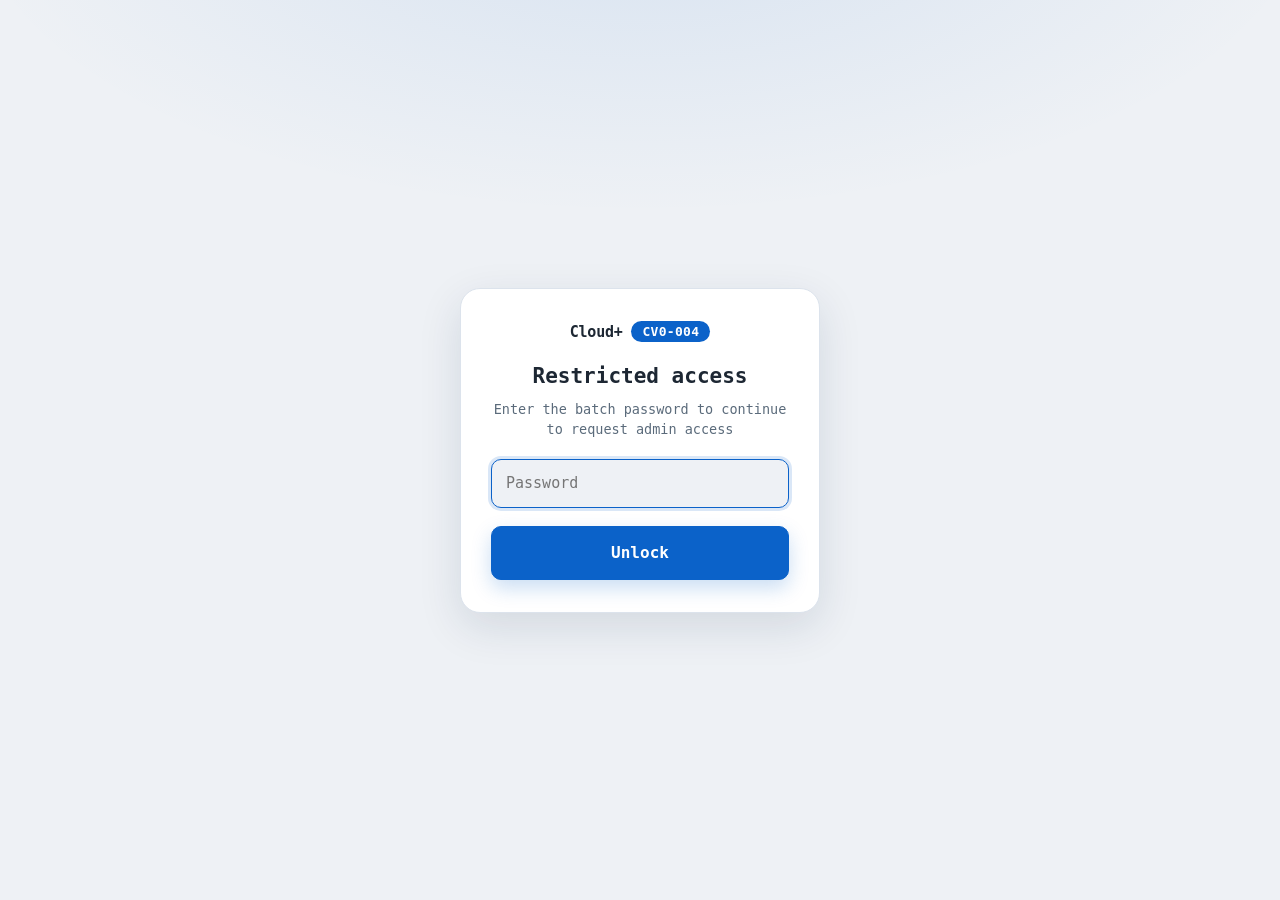
==== commit bbe7ccca: "Update lock-page text to request admin access" ====
--- a/index.html
+++ b/index.html
@@ -16,7 +16,7 @@
   <div class="gate-card">
     <div class="gate-brand">Cloud+ <span class="badge">CV0-004</span></div>
     <h2 class="gate-title">Restricted access</h2>
-    <p class="gate-sub">Enter the batch password to continue</p>
+    <p class="gate-sub">Enter the batch password to continue to request admin access</p>
     <input id="gatePass" class="gate-input" type="password" placeholder="Password" autocomplete="off" />
     <button id="gateBtn" class="btn btn-primary btn-block">Unlock</button>
     <p id="gateErr" class="gate-err" hidden>Incorrect password. Try again.</p>
@@ -44,7 +44,7 @@
         <span class="group-title">Mode</span>
         <div class="select-wrap">
           <select id="optMode">
-            <option value="full">Full exam (all 310)</option>
+            <option value="full">Full exam (all 311)</option>
             <option value="rand90">Practice exam (90, weighted by domain)</option>
             <option value="domain">By domain</option>
             <option value="study">Study mode (no timer)</option>
@@ -58,17 +58,6 @@
       </div>
     </div>
     <button id="btnBegin" class="btn btn-primary btn-block">Begin Exam <span aria-hidden="true">→</span></button>
-    <div class="kbd-tutorial">
-      <div class="kbd-title">⌨️ Keyboard shortcuts</div>
-      <div class="kbd-grid">
-        <span class="kbd-row"><kbd>A</kbd>–<kbd>F</kbd> <span class="kbd-desc">Select option</span></span>
-        <span class="kbd-row"><kbd>1</kbd>–<kbd>9</kbd> <span class="kbd-desc">Select by number</span></span>
-        <span class="kbd-row"><kbd>↑</kbd><kbd>↓</kbd> <span class="kbd-desc">Move between options</span></span>
-        <span class="kbd-row"><kbd>←</kbd><kbd>→</kbd> <span class="kbd-desc">Prev / Next question</span></span>
-        <span class="kbd-row"><kbd>Enter</kbd> <span class="kbd-desc">Choose focused option</span></span>
-        <span class="kbd-row"><kbd>F</kbd> <span class="kbd-desc">Flag for review</span></span>
-      </div>
-    </div>
     <p class="foot">Free study tool · not affiliated with CompTIA<br>
       MCQ practice only — no performance-based (PBQ) questions are included.</p>
   </div>
@@ -82,11 +71,27 @@
       <span id="qCounter" class="qcounter">Question 1 of 310</span>
     </div>
     <div class="top-right">
+      <button id="btnHelp" class="theme-btn" type="button" aria-label="Keyboard shortcuts" title="Keyboard shortcuts">?</button>
       <button id="themeToggle2" class="theme-btn" type="button" aria-label="Toggle dark/light theme">🌙</button>
       <span id="timer" class="timer">90:00</span>
       <button id="btnEnd" class="btn-end">End Exam</button>
     </div>
   </header>
+
+  <div id="kbdHelp" class="kbd-help" hidden>
+    <div class="kbd-help-inner">
+      <div class="kbd-title">⌨️ Keyboard shortcuts</div>
+      <div class="kbd-grid">
+        <span class="kbd-row"><kbd>A</kbd>–<kbd>F</kbd> <span class="kbd-desc">Select option</span></span>
+        <span class="kbd-row"><kbd>1</kbd>–<kbd>9</kbd> <span class="kbd-desc">Select by number</span></span>
+        <span class="kbd-row"><kbd>↑</kbd><kbd>↓</kbd> <span class="kbd-desc">Move between options</span></span>
+        <span class="kbd-row"><kbd>←</kbd><kbd>→</kbd> <span class="kbd-desc">Prev / Next question</span></span>
+        <span class="kbd-row"><kbd>Enter</kbd> <span class="kbd-desc">Choose focused option</span></span>
+        <span class="kbd-row"><kbd>F</kbd> <span class="kbd-desc">Flag for review</span></span>
+      </div>
+      <button id="btnHelpClose" class="btn btn-nav">Close</button>
+    </div>
+  </div>
 
   <div class="body">
     <main class="qpanel">
@@ -95,6 +100,7 @@
         <span id="multiHint" class="multihint" hidden>Select all that apply</span>
       </div>
       <div id="stem" class="stem"></div>
+      <img id="stemImg" class="stem-img" alt="" hidden />
       <div id="options" class="options" role="listbox" aria-label="Answer options"></div>
 
       <div class="nav-btns">
@@ -173,12 +179,6 @@
   </div>
 </div>
 
-<!-- ===== KO-FI FOOTER ===== -->
-<a id="kofiFoot" class="kofi-foot" href="https://ko-fi.com/irfanzulkifle" target="_blank" rel="noopener">
-  <span class="kofi-coffee">☕</span>
-  <span class="kofi-text">Enjoying this free mock exam? <b>Buy me a coffee</b> to support more study tools</span>
-</a>
-
 <script src="data.js"></script>
 <script src="app.js"></script>
 </body>
--- a/styles.css
+++ b/styles.css
@@ -108,10 +108,14 @@
 .btn-block:hover span{transform:translateX(3px)}
 
 /* keyboard tutorial */
-.kbd-tutorial{margin-top:22px;background:var(--grey-l);border:1px solid var(--line);border-radius:14px;
-  padding:16px 18px;text-align:left;transition:background .2s,border-color .2s}
+.kbd-help{position:fixed;inset:0;z-index:900;display:flex;align-items:center;justify-content:center;
+  background:rgba(15,23,42,.55);padding:20px}
+.kbd-help[hidden]{display:none}
+.kbd-help-inner{width:100%;max-width:420px;background:var(--panel);border:1px solid var(--line);
+  border-radius:16px;padding:22px 24px;box-shadow:0 18px 50px rgba(20,40,70,.3);text-align:left;
+  transition:background .2s,border-color .2s}
 .kbd-title{font-size:12px;font-weight:800;text-transform:uppercase;letter-spacing:.6px;color:var(--muted);margin-bottom:12px}
-.kbd-grid{display:grid;grid-template-columns:1fr 1fr;gap:10px 20px}
+.kbd-grid{display:grid;grid-template-columns:1fr 1fr;gap:10px 20px;margin-bottom:16px}
 .kbd-row{display:flex;align-items:center;gap:6px;font-size:12.5px;color:var(--muted);flex-wrap:wrap}
 .kbd-row kbd{display:inline-flex;align-items:center;justify-content:center;min-width:22px;height:22px;padding:0 6px;
   font-family:inherit;font-size:12px;font-weight:700;background:var(--panel);border:1px solid var(--line);
@@ -157,7 +161,9 @@
 .btn-flag.on{background:var(--amber-l);border-color:var(--amber);color:var(--amber)}
 .btn-flag:focus-visible{outline:3px solid var(--brand);outline-offset:2px}
 .multihint{background:var(--blue-l);color:var(--brand);font-size:12px;font-weight:700;padding:5px 12px;border-radius:var(--radius-pill)}
-.stem{font-size:16px;line-height:1.6;margin-bottom:24px;white-space:pre-wrap;word-wrap:break-word}
+.stem{font-size:15px;line-height:1.55;margin-bottom:22px;white-space:pre-wrap;word-wrap:break-word}
+.stem-img{display:block;max-width:100%;height:auto;margin:0 0 22px;border:1px solid var(--line);border-radius:12px;background:var(--bg);padding:10px}
+.stem-img[hidden]{display:none}
 .options{display:flex;flex-direction:column;gap:12px}
 .opt{display:flex;align-items:flex-start;gap:14px;border:1px solid var(--line);border-radius:var(--radius);
   padding:14px 16px;min-height:48px;cursor:pointer;transition:.15s var(--ease);background:var(--panel);outline:none}
@@ -171,11 +177,24 @@
 .opt.is-correct .obox{background:var(--green);border-color:var(--green);color:#fff}
 .opt.is-wrong{border-color:var(--red);background:var(--red-l)}
 .opt.is-wrong .obox{background:var(--red);border-color:var(--red);color:#fff}
-.opt .otext{font-size:14.5px}
+.opt .otext{font-size:13.5px}
 .opt .letter{font-weight:800;margin-right:8px;color:var(--muted)}
+.cfg{font-family:var(--mono);font-size:12.5px;line-height:1.5;background:var(--bg);border:1px solid var(--line);border-radius:8px;padding:10px 12px;margin-top:6px;white-space:pre;overflow-x:auto;color:var(--ink)}
 
 .study-feedback{margin-top:16px;padding:12px 16px;border-radius:var(--radius);font-size:14px;font-weight:600;
   border:1.5px solid var(--line);display:none}
+
+/* deep-dive block (why correct / why others wrong / objective) */
+.deepdive{margin-top:16px;border:1px solid var(--line);border-radius:var(--radius);background:var(--panel);overflow:hidden}
+.deepdive-toggle{cursor:pointer;user-select:none;padding:10px 14px;font-weight:700;font-size:13px;color:var(--brand);
+  display:flex;align-items:center;gap:8px;background:var(--blue-l)}
+.deepdive-toggle .chev{transition:transform .15s var(--ease)}
+.deepdive.open .deepdive-toggle .chev{transform:rotate(90deg)}
+.deepdive-body{display:none;padding:12px 16px;white-space:pre-wrap;font-size:13px;line-height:1.6;color:var(--ink)}
+.deepdive.open .deepdive-body{display:block}
+.deepdive-body b{color:var(--ink)}
+.deepdive-body .dd-bullet{display:block;padding-left:18px;text-indent:-15px;margin:2px 0}
+.deepdive-body .dd-bullet::before{content:"•";color:var(--muted);margin-right:8px}
 .study-feedback.ok{background:var(--green-l);border-color:var(--green);color:var(--green)}
 .study-feedback.no{background:var(--red-l);border-color:var(--red);color:var(--red)}
 .study-feedback b{font-weight:800}
@@ -349,21 +368,3 @@
 .gate-input:focus{border-color:var(--brand);box-shadow:0 0 0 3px rgba(11,98,201,.15)}
 .gate-err{color:var(--red);font-size:12.5px;margin:12px 0 0;font-weight:600}
 .gate-err[hidden]{display:none}
-.kofi-foot{position:fixed;left:14px;bottom:14px;z-index:50;display:flex;align-items:center;gap:9px;
-  max-width:min(360px,calc(100vw - 28px));padding:9px 14px;border-radius:var(--radius-pill);
-  background:var(--panel);border:1px solid var(--line);box-shadow:var(--shadow-sm);
-  text-decoration:none;color:var(--muted);font-size:12.5px;line-height:1.35;
-  transition:border-color .18s var(--ease),box-shadow .18s var(--ease),transform .12s var(--ease)}
-.kofi-foot:hover{border-color:var(--brand);box-shadow:0 0 0 3px rgba(11,98,201,.12);transform:translateY(-1px)}
-.kofi-foot:focus-visible{outline:3px solid var(--brand);outline-offset:2px}
-.kofi-coffee{font-size:18px;line-height:1;flex:0 0 auto}
-.kofi-text b{color:var(--brand);font-weight:800}
-/* hide during the live exam so it doesn't clash with the bottom-docked navigator */
-#examScreen.active ~ .kofi-foot{display:none}
-@media(max-width:560px){
-  /* compact circular icon chip — predictable 44px tap target, never crowds buttons */
-  .kofi-foot{left:12px;bottom:12px;width:44px;height:44px;padding:0;max-width:none;
-    justify-content:center;border-radius:50%;gap:0}
-  .kofi-text{display:none}
-  .kofi-coffee{font-size:21px}
-}
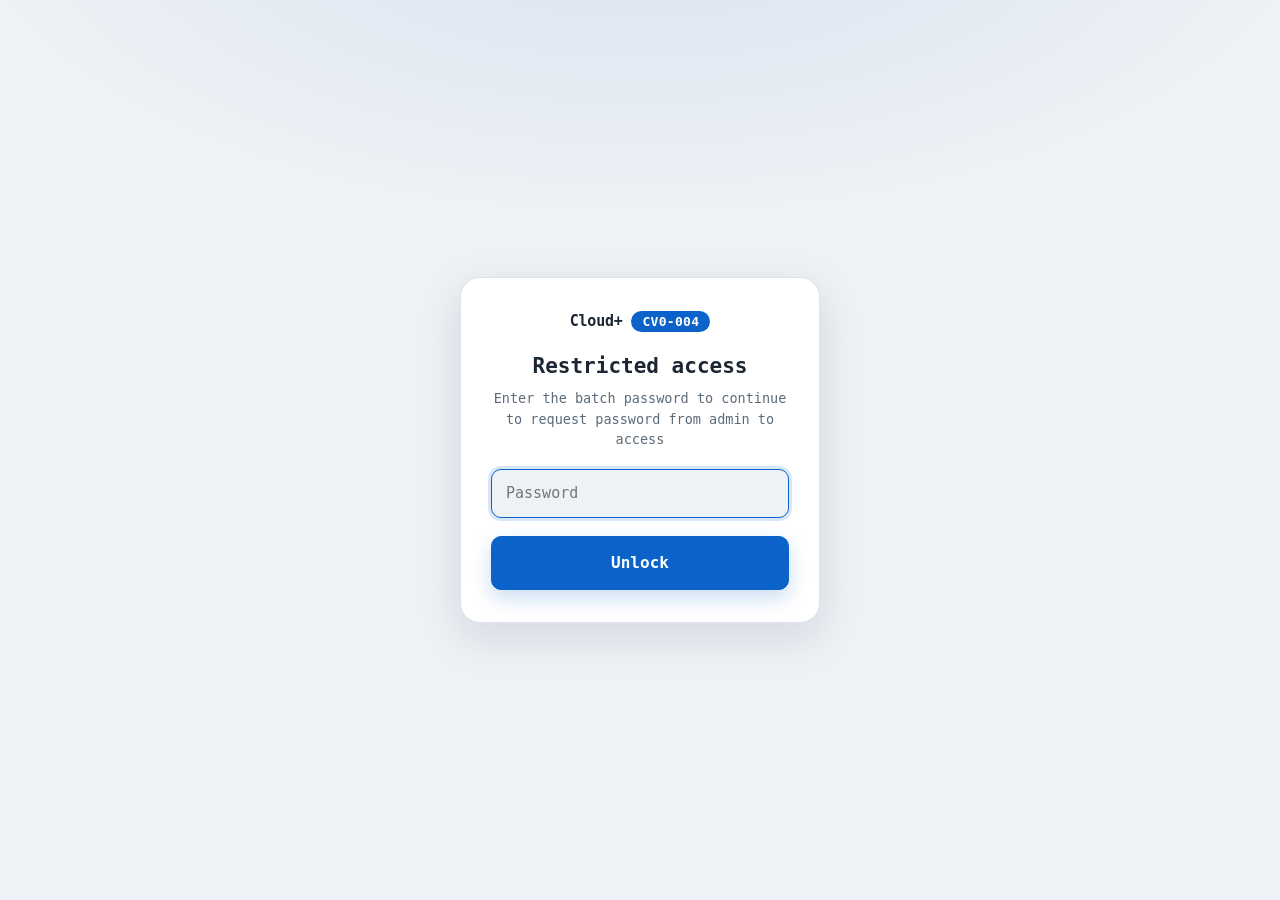
==== commit c9a2021d: "Update lock-page text to request password from admin to access" ====
--- a/index.html
+++ b/index.html
@@ -16,7 +16,7 @@
   <div class="gate-card">
     <div class="gate-brand">Cloud+ <span class="badge">CV0-004</span></div>
     <h2 class="gate-title">Restricted access</h2>
-    <p class="gate-sub">Enter the batch password to continue to request admin access</p>
+    <p class="gate-sub">Enter the batch password to continue to request password from admin to access</p>
     <input id="gatePass" class="gate-input" type="password" placeholder="Password" autocomplete="off" />
     <button id="gateBtn" class="btn btn-primary btn-block">Unlock</button>
     <p id="gateErr" class="gate-err" hidden>Incorrect password. Try again.</p>
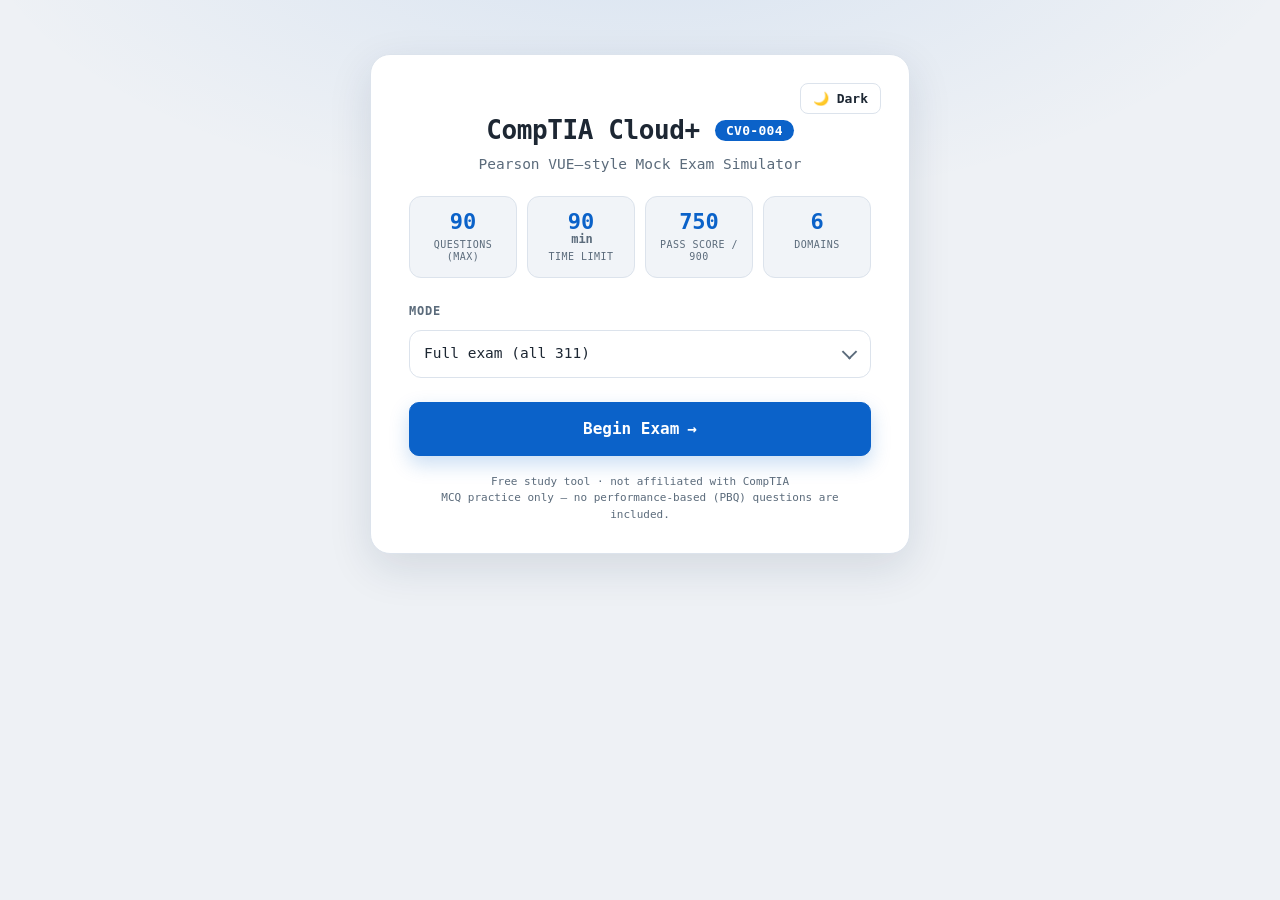
==== commit 65693d30: "Remove access gate — make mock exam fully public" ====
--- a/index.html
+++ b/index.html
@@ -11,18 +11,6 @@
 <link rel="stylesheet" href="styles.css" />
 </head>
 <body>
-<!-- ===== ACCESS GATE ===== -->
-<div id="gate" class="gate">
-  <div class="gate-card">
-    <div class="gate-brand">Cloud+ <span class="badge">CV0-004</span></div>
-    <h2 class="gate-title">Restricted access</h2>
-    <p class="gate-sub">Enter the batch password to continue to request password from admin to access</p>
-    <input id="gatePass" class="gate-input" type="password" placeholder="Password" autocomplete="off" />
-    <button id="gateBtn" class="btn btn-primary btn-block">Unlock</button>
-    <p id="gateErr" class="gate-err" hidden>Incorrect password. Try again.</p>
-  </div>
-</div>
-
 <!-- ===== START SCREEN ===== -->
 <div id="startScreen" class="screen active">
   <div class="start-card">
--- a/styles.css
+++ b/styles.css
@@ -353,18 +353,3 @@
   .start-card h1{font-size:25px}
 }
 
-/* ---------- ACCESS GATE ---------- */
-.gate{position:fixed;inset:0;z-index:1000;display:flex;align-items:center;justify-content:center;
-  background:var(--bg);padding:20px;
-  background-image:radial-gradient(1100px 520px at 50% -12%, rgba(11,98,201,.10), transparent 62%)}
-.gate.hidden{display:none}
-.gate-card{width:100%;max-width:360px;background:var(--panel);border:1px solid var(--line);border-radius:20px;
-  padding:32px 30px;box-shadow:0 14px 44px rgba(20,40,70,.12);text-align:center}
-.gate-brand{font-size:15px;font-weight:800;letter-spacing:-.2px;margin-bottom:18px}
-.gate-title{font-size:21px;font-weight:800;margin:0 0 6px}
-.gate-sub{color:var(--muted);font-size:13.5px;margin:0 0 20px}
-.gate-input{width:100%;padding:12px 14px;font:inherit;font-size:15px;border:1px solid var(--line);border-radius:10px;
-  background:var(--bg);color:var(--ink);margin-bottom:14px;outline:none;transition:border-color .18s var(--ease)}
-.gate-input:focus{border-color:var(--brand);box-shadow:0 0 0 3px rgba(11,98,201,.15)}
-.gate-err{color:var(--red);font-size:12.5px;margin:12px 0 0;font-weight:600}
-.gate-err[hidden]{display:none}
